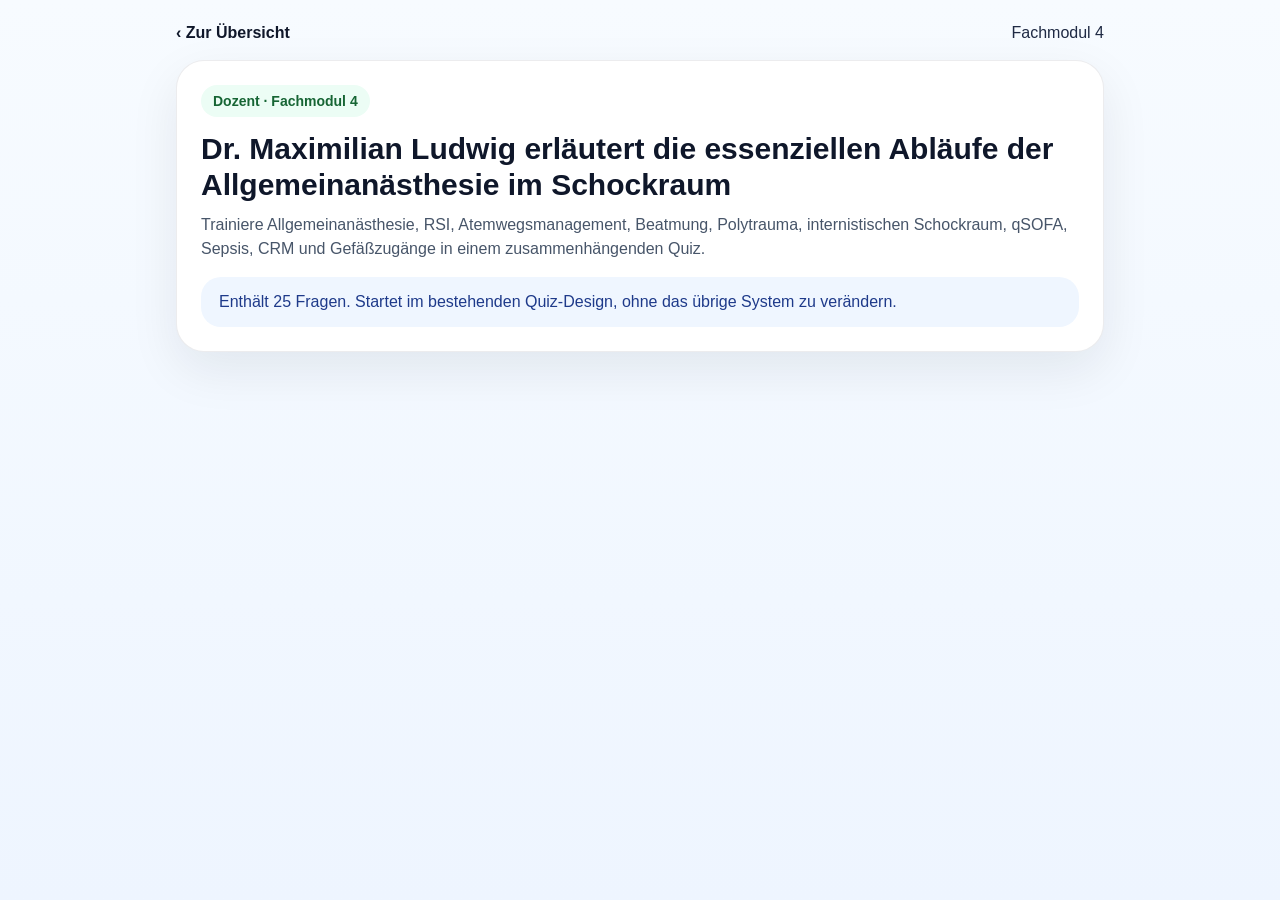
==== fachmodul-4/index.html @ 46e7cefa "Add files via upload" ====
<!DOCTYPE html>
<html lang="de">
<head>
  <meta charset="UTF-8">
  <meta name="viewport" content="width=device-width, initial-scale=1, viewport-fit=cover">
  <title>Fachmodul 4</title>
  <link rel="stylesheet" href="../quiz.css">
  <style>
    body{background:linear-gradient(180deg,#f7fbff 0%,#eef5ff 100%)}
    .module-shell{max-width:960px;margin:0 auto;padding:24px 16px 48px}
    .module-top{display:flex;justify-content:space-between;align-items:center;gap:16px;margin-bottom:18px}
    .module-card{display:block;text-decoration:none;background:#fff;border-radius:28px;padding:24px;border:1px solid rgba(15,23,42,.08);box-shadow:0 18px 50px rgba(15,23,42,.08);color:#0f172a}
    .module-card h2{margin:0 0 10px;font-size:clamp(22px,3vw,30px);line-height:1.2}
    .module-card p{margin:0;color:#475569;line-height:1.5}
    .module-badge{display:inline-flex;align-items:center;gap:8px;padding:8px 12px;border-radius:999px;background:#ecfdf5;color:#166534;font-weight:700;font-size:14px;margin-bottom:14px}
    .module-note{margin-top:16px;padding:16px 18px;border-radius:20px;background:#eff6ff;color:#1e3a8a}
    .module-back{display:inline-flex;align-items:center;gap:8px;text-decoration:none;color:#0f172a;font-weight:700}
  </style>
</head>
<body>
  <main class="module-shell">
    <div class="module-top">
      <a class="module-back" href="../quiz.html">‹ Zur Übersicht</a>
      <div class="mode-pill">Fachmodul 4</div>
    </div>
    <a class="module-card" href="../play.html?category=fachmodul4-ludwig">
      <div class="module-badge">Dozent · Fachmodul 4</div>
      <h2>Dr. Maximilian Ludwig erläutert die essenziellen Abläufe der Allgemeinanästhesie im Schockraum</h2>
      <p>Trainiere Allgemeinanästhesie, RSI, Atemwegsmanagement, Beatmung, Polytrauma, internistischen Schockraum, qSOFA, Sepsis, CRM und Gefäßzugänge in einem zusammenhängenden Quiz.</p>
      <div class="module-note">Enthält 25 Fragen. Startet im bestehenden Quiz-Design, ohne das übrige System zu verändern.</div>
    </a>
  </main>
</body>
</html>
---- quiz.css ----
*{box-sizing:border-box}
:root{--surface:rgba(255,255,255,.76);--text:#1f2a44;--muted:rgba(31,42,68,.62);--blue:#0a84ff}
html,body{margin:0;min-height:100%}
body{
  font-family:-apple-system,BlinkMacSystemFont,"SF Pro Display","Segoe UI",sans-serif;
  background:radial-gradient(circle at top, rgba(255,255,255,.98), rgba(245,245,247,1) 44%, rgba(238,241,248,1) 100%);
  color:var(--text);-webkit-font-smoothing:antialiased;text-rendering:optimizeLegibility
}
.page-shell{width:min(100%,980px);margin:0 auto;padding:max(24px,env(safe-area-inset-top)) max(18px,env(safe-area-inset-right)) max(62px,env(safe-area-inset-bottom)) max(18px,env(safe-area-inset-left))}
.hero{text-align:center;padding:18px 8px 14px}
.eyebrow{margin:0 0 8px;font-size:14px;letter-spacing:.04em;color:var(--muted)}
.eyebrow.small{font-size:12px;letter-spacing:.12em}
.eyebrow.center{text-align:center}
.colorful{background:linear-gradient(90deg,#0f172a 0%,#2563ff 22%,#7c3aed 52%,#ec4899 76%,#f59e0b 100%);-webkit-background-clip:text;background-clip:text;color:transparent;font-weight:800;letter-spacing:.02em}
.hero h1{margin:0 auto 12px;max-width:820px;font-size:clamp(31px,5.7vw,56px);line-height:1.01;letter-spacing:-.06em;font-weight:800;background:linear-gradient(90deg,#0f172a 0%,#2563ff 22%,#7c3aed 52%,#ec4899 76%,#f59e0b 100%);-webkit-background-clip:text;background-clip:text;color:transparent}
.lead{margin:0 auto;max-width:820px;font-size:clamp(18px,3vw,25px);line-height:1.34;color:var(--muted)}
.mode-card,.menu-card{border-radius:34px;background:var(--surface);backdrop-filter:blur(22px);-webkit-backdrop-filter:blur(22px);box-shadow:0 20px 40px rgba(15,23,42,.06), inset 0 1px 0 rgba(255,255,255,.75)}
.mode-card{padding:24px 20px;margin-top:18px;text-align:center}
.mode-title{margin:0;font-size:clamp(30px,4.4vw,42px);line-height:1.06;letter-spacing:-.04em}
.mode-sub{margin:10px auto 0;max-width:720px;font-size:clamp(16px,2.3vw,20px);line-height:1.45;color:var(--muted)}
.mode-badge{margin:14px auto 0;min-height:42px;padding:0 16px;border-radius:999px;display:inline-flex;align-items:center;justify-content:center;background:rgba(15,23,42,.06);color:#1f2a44;font-size:14px;font-weight:800}
.mode-grid{display:grid;grid-template-columns:1fr 1fr;gap:14px;margin-top:16px}
.mode-option{border:none;border-radius:28px;padding:18px 18px;text-align:left;cursor:pointer;background:rgba(255,255,255,.9);box-shadow:0 12px 24px rgba(15,23,42,.05), inset 0 1px 0 rgba(255,255,255,.85);display:grid;gap:8px}
.mode-option strong{font-size:20px;color:#0a84ff}
.mode-option span{font-size:16px;line-height:1.4;color:rgba(31,42,68,.74)}
.mode-option.active{background:linear-gradient(135deg, rgba(10,132,255,.12) 0%, rgba(124,58,237,.12) 100%);box-shadow:0 14px 26px rgba(15,23,42,.08), inset 0 1px 0 rgba(255,255,255,.95)}
.menu-section,.explain-list{display:grid;gap:18px}
.menu-section{margin-top:22px}
.menu-card{width:100%;display:grid;grid-template-columns:64px 1fr;gap:18px;align-items:flex-start;padding:24px 24px 24px 0;position:relative;overflow:hidden;text-align:left}
.link-card,.menu-link-button{text-decoration:none;color:inherit}
.menu-link-button{cursor:pointer;border:none}
.menu-card::before{content:"";position:absolute;left:0;top:0;bottom:0;width:16px;border-radius:34px}
.accent-red::before{background:linear-gradient(180deg,#ff5f57,#ff3b30)}
.accent-blue::before{background:linear-gradient(180deg,#33a1ff,#007aff)}
.accent-violet::before{background:linear-gradient(180deg,#8b7cff,#6e5cff)}
.accent-green::before{background:linear-gradient(180deg,#42d86c,#34c759)}
.accent-orange::before{background:linear-gradient(180deg,#ffb340,#ff9500)}
.accent-cyan::before{background:linear-gradient(180deg,#6bd3ff,#5ac8fa)}
.accent-ink::before{background:linear-gradient(180deg,#2d2d34,#111111)}
.accent-pink::before{background:linear-gradient(180deg,#ff78ae,#ff4d87)}
.number{padding-left:28px;font-size:clamp(26px,4.5vw,40px);line-height:1;font-weight:800;color:#10131a}
.menu-card h2{margin:0 0 8px;font-size:clamp(28px,4.8vw,46px);line-height:1.02;letter-spacing:-.04em;font-weight:800;color:var(--blue)}
.menu-card p{margin:0;font-size:clamp(18px,3.2vw,28px);line-height:1.32;color:var(--muted)}
.subsection{padding:10px 10px 2px 10px}
.hidden{display:none}
.sub-header{margin:0 0 12px 8px;font-size:14px;font-weight:700;letter-spacing:.08em;color:var(--muted);text-transform:uppercase}
.module-grid{display:grid;grid-template-columns:repeat(2,minmax(0,1fr));gap:12px}
.module-pill{min-height:56px;border-radius:20px;border:1px solid rgba(15,23,42,.08);background:rgba(255,255,255,.86);color:var(--text);font-size:16px;font-weight:700;box-shadow:0 8px 20px rgba(15,23,42,.05)}
.explain-section{margin-top:34px;padding-top:8px}
.explain-title{margin:0 0 18px;text-align:center;font-size:clamp(34px,5vw,56px);line-height:1.02;letter-spacing:-.05em}
.bottom-nav{margin-top:28px;padding-bottom:8px}
.home-button{display:block;width:100%;text-align:center;text-decoration:none;border-radius:999px;min-height:62px;line-height:62px;font-size:20px;font-weight:800;color:#fff;background:linear-gradient(135deg,#0f172a 0%,#2563ff 42%,#7c3aed 100%);box-shadow:0 18px 28px rgba(37,99,255,.18), inset 0 1px 0 rgba(255,255,255,.2)}
.site-footer{position:fixed;left:0;right:0;bottom:max(10px,env(safe-area-inset-bottom));text-align:center;font-size:12px;color:rgba(17,24,39,.42)}
.site-footer a{color:inherit;text-decoration:none}
.separator{padding:0 8px}
@media (min-width:768px){.menu-card{padding:28px 28px 28px 0;grid-template-columns:78px 1fr}.number{padding-left:32px}.module-grid{grid-template-columns:repeat(3,minmax(0,1fr))}}
@media (max-width:760px){.mode-grid{grid-template-columns:1fr}}

.module-link{display:flex;align-items:center;justify-content:center;text-decoration:none}
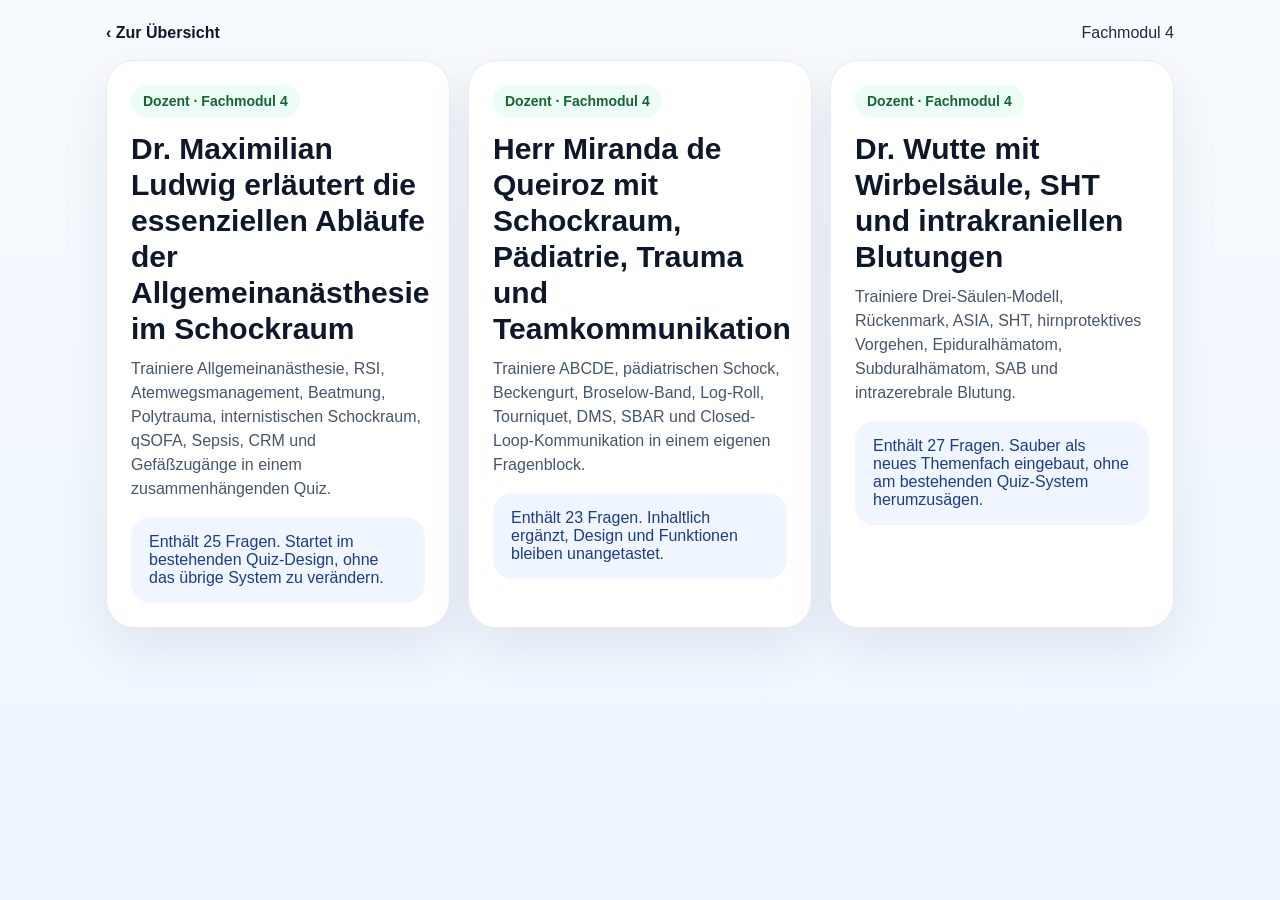
==== commit b6530c55: "Add files via upload" ====
--- a/fachmodul-4/index.html
+++ b/fachmodul-4/index.html
@@ -1,4 +1,3 @@
-
 <!DOCTYPE html>
 <html lang="de">
 <head>
@@ -8,8 +7,9 @@
   <link rel="stylesheet" href="../quiz.css">
   <style>
     body{background:linear-gradient(180deg,#f7fbff 0%,#eef5ff 100%)}
-    .module-shell{max-width:960px;margin:0 auto;padding:24px 16px 48px}
+    .module-shell{max-width:1100px;margin:0 auto;padding:24px 16px 48px}
     .module-top{display:flex;justify-content:space-between;align-items:center;gap:16px;margin-bottom:18px}
+    .module-grid{display:grid;grid-template-columns:repeat(auto-fit,minmax(280px,1fr));gap:18px}
     .module-card{display:block;text-decoration:none;background:#fff;border-radius:28px;padding:24px;border:1px solid rgba(15,23,42,.08);box-shadow:0 18px 50px rgba(15,23,42,.08);color:#0f172a}
     .module-card h2{margin:0 0 10px;font-size:clamp(22px,3vw,30px);line-height:1.2}
     .module-card p{margin:0;color:#475569;line-height:1.5}
@@ -24,12 +24,29 @@
       <a class="module-back" href="../quiz.html">‹ Zur Übersicht</a>
       <div class="mode-pill">Fachmodul 4</div>
     </div>
-    <a class="module-card" href="../play.html?category=fachmodul4-ludwig">
-      <div class="module-badge">Dozent · Fachmodul 4</div>
-      <h2>Dr. Maximilian Ludwig erläutert die essenziellen Abläufe der Allgemeinanästhesie im Schockraum</h2>
-      <p>Trainiere Allgemeinanästhesie, RSI, Atemwegsmanagement, Beatmung, Polytrauma, internistischen Schockraum, qSOFA, Sepsis, CRM und Gefäßzugänge in einem zusammenhängenden Quiz.</p>
-      <div class="module-note">Enthält 25 Fragen. Startet im bestehenden Quiz-Design, ohne das übrige System zu verändern.</div>
-    </a>
+
+    <div class="module-grid">
+      <a class="module-card" href="../play.html?category=fachmodul4-ludwig">
+        <div class="module-badge">Dozent · Fachmodul 4</div>
+        <h2>Dr. Maximilian Ludwig erläutert die essenziellen Abläufe der Allgemeinanästhesie im Schockraum</h2>
+        <p>Trainiere Allgemeinanästhesie, RSI, Atemwegsmanagement, Beatmung, Polytrauma, internistischen Schockraum, qSOFA, Sepsis, CRM und Gefäßzugänge in einem zusammenhängenden Quiz.</p>
+        <div class="module-note">Enthält 25 Fragen. Startet im bestehenden Quiz-Design, ohne das übrige System zu verändern.</div>
+      </a>
+
+      <a class="module-card" href="../play.html?category=fachmodul4-miranda">
+        <div class="module-badge">Dozent · Fachmodul 4</div>
+        <h2>Herr Miranda de Queiroz mit Schockraum, Pädiatrie, Trauma und Teamkommunikation</h2>
+        <p>Trainiere ABCDE, pädiatrischen Schock, Beckengurt, Broselow-Band, Log-Roll, Tourniquet, DMS, SBAR und Closed-Loop-Kommunikation in einem eigenen Fragenblock.</p>
+        <div class="module-note">Enthält 23 Fragen. Inhaltlich ergänzt, Design und Funktionen bleiben unangetastet.</div>
+      </a>
+
+      <a class="module-card" href="../play.html?category=fachmodul4-wutte">
+        <div class="module-badge">Dozent · Fachmodul 4</div>
+        <h2>Dr. Wutte mit Wirbelsäule, SHT und intrakraniellen Blutungen</h2>
+        <p>Trainiere Drei-Säulen-Modell, Rückenmark, ASIA, SHT, hirnprotektives Vorgehen, Epiduralhämatom, Subduralhämatom, SAB und intrazerebrale Blutung.</p>
+        <div class="module-note">Enthält 27 Fragen. Sauber als neues Themenfach eingebaut, ohne am bestehenden Quiz-System herumzusägen.</div>
+      </a>
+    </div>
   </main>
 </body>
-</html>
+</html>
